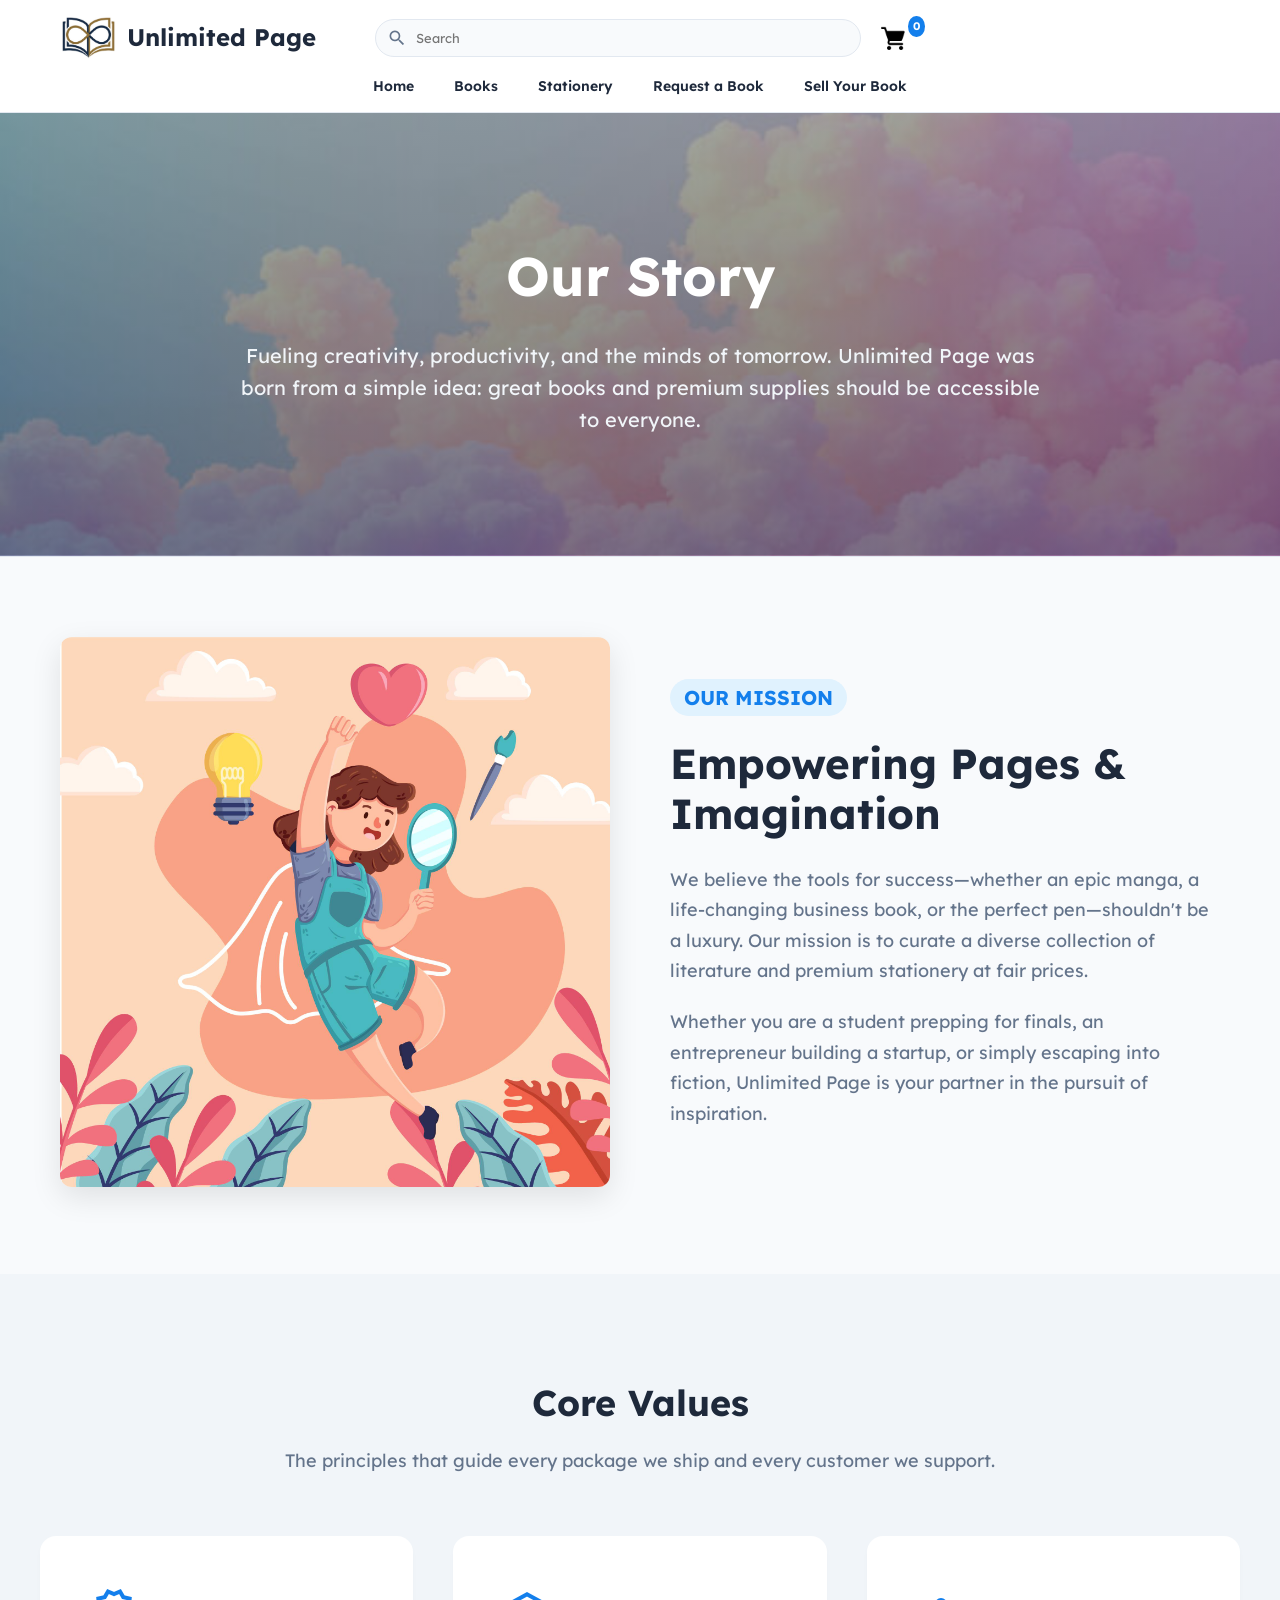
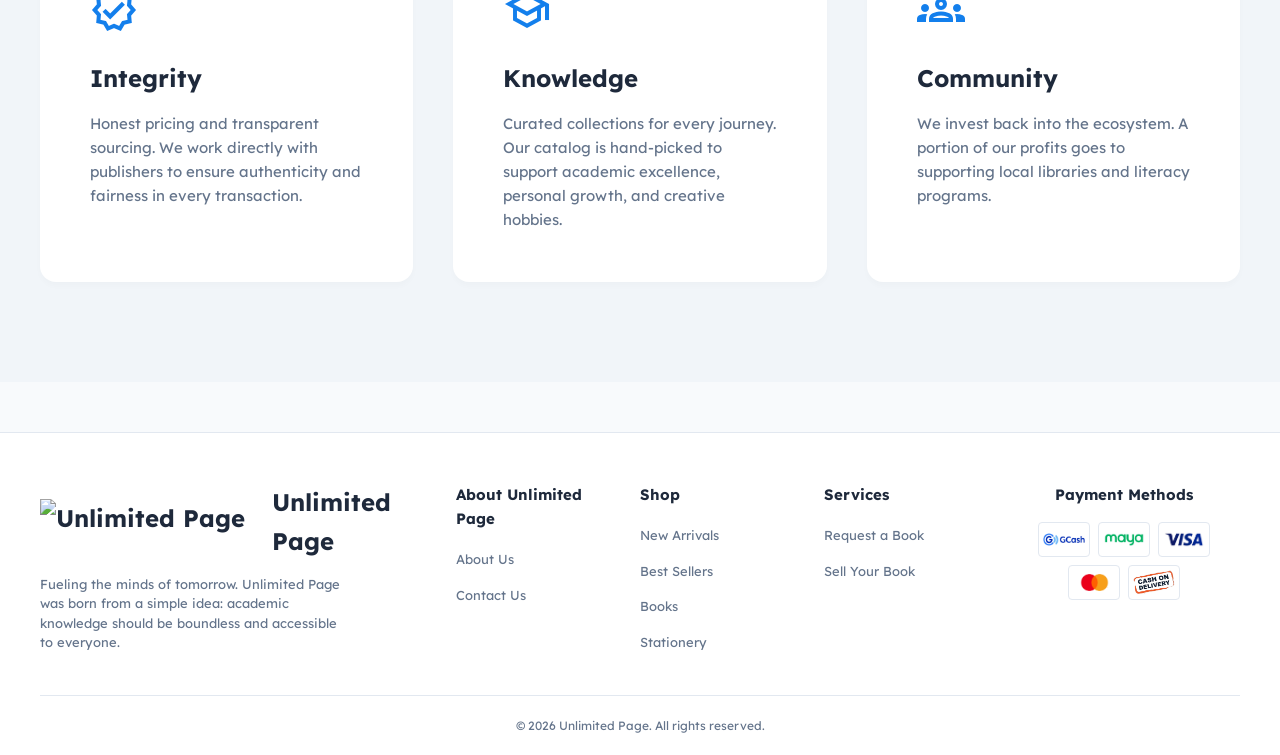
==== about.html @ fdcef1a4 "fix: Update logo image format from PNG to JPG for consistency across pages" ====
<!doctype html>
<html lang="en">

<head>
    <meta charset="UTF-8" />
    <meta name="viewport" content="width=device-width, initial-scale=1.0" />
    <title>Unlimited Page - About Us</title>
    <link href="https://fonts.googleapis.com/icon?family=Material+Icons+Outlined" rel="stylesheet" />
    <link rel="stylesheet" href="css/global-variables.css" />
    <link rel="stylesheet" href="css/layout-structure.css" />
    <link rel="stylesheet" href="css/user-interface-components.css" />
    <link rel="stylesheet" href="css/page-about.css" />
</head>

<body>
    <header class="main-navigation-header">
        <div class="navigation-top-row">
            <div class="header-logo-section">
                <a href="index.html" class="brand-logo-container">
                    <img src="images/website-logo.jpg" alt="Unlimited Page Logo" class="brand-logo-image" />
                    Unlimited Page
                </a>
            </div>

            <div class="search-and-actions-container">
                <div class="search-input-wrapper">
                    <span class="material-icons-outlined search-input-icon">search</span>
                    <input type="text" class="search-input-field" placeholder="Search" />
                </div>
                <a href="cart.html" class="shopping-cart-button">
                    <img src="images/header-cart-icon.png" alt="Cart"
                        style="width: 24px; height: 24px; object-fit: contain;" />
                    <span class="cart-item-count-badge" id="global-cart-badge">0</span>
                </a>
            </div>

            <div class="header-spacer-section"></div>
        </div>

        <nav class="navigation-bottom-row">
            <a href="index.html">Home</a>
            <a href="catalog.html?category=Books">Books</a>
            <a href="catalog.html?category=Stationery">Stationery</a>
            <a href="request-book.html">Request a Book</a>
            <a href="sell-book.html">Sell Your Book</a>
        </nav>
    </header>

    <main>
        <section class="about-hero-section">
            <div style="max-width: 1200px; margin: 0 auto">
                <h1 class="about-hero-title">Our Story</h1>
                <p class="about-hero-subtitle">
                    Fueling creativity, productivity, and the minds of
                    tomorrow. Unlimited Page was born from a simple idea:
                    great books and premium supplies should be accessible to
                    everyone.
                </p>
            </div>
        </section>

        <section class="about-mission-section">
            <div class="about-mission-image">
                <img src="images/our-mission.jpg" alt="Our Mission" onerror="
                            this.src =
                                'https://placehold.co/600x400?text=Image+Missing'
                        " />
            </div>
            <div class="about-mission-content">
                <span class="mission-badge">Our Mission</span>
                <h2 class="mission-title">
                    Empowering Pages & Imagination
                </h2>
                <p class="mission-text">
                    We believe the tools for success—whether an epic manga,
                    a life-changing business book, or the perfect
                    pen—shouldn't be a luxury. Our mission is to curate a
                    diverse collection of literature and premium stationery
                    at fair prices.
                </p>
                <p class="mission-text">
                    Whether you are a student prepping for finals, an
                    entrepreneur building a startup, or simply escaping into
                    fiction, Unlimited Page is your partner in the pursuit
                    of inspiration.
                </p>
            </div>
        </section>

        <section class="about-values-section">
            <h2 class="values-title">Core Values</h2>
            <p class="values-subtitle">
                The principles that guide every package we ship and every
                customer we support.
            </p>

            <div class="values-grid">
                <article class="value-card">
                    <span class="material-icons-outlined value-icon">verified</span>
                    <h3 class="value-card-title">Integrity</h3>
                    <p class="value-card-text">
                        Honest pricing and transparent sourcing. We work
                        directly with publishers to ensure authenticity and
                        fairness in every transaction.
                    </p>
                </article>
                <article class="value-card">
                    <span class="material-icons-outlined value-icon">school</span>
                    <h3 class="value-card-title">Knowledge</h3>
                    <p class="value-card-text">
                        Curated collections for every journey. Our catalog
                        is hand-picked to support academic excellence,
                        personal growth, and creative hobbies.
                    </p>
                </article>
                <article class="value-card">
                    <span class="material-icons-outlined value-icon">groups</span>
                    <h3 class="value-card-title">Community</h3>
                    <p class="value-card-text">
                        We invest back into the ecosystem. A portion of our
                        profits goes to supporting local libraries and
                        literacy programs.
                    </p>
                </article>
            </div>
        </section>
    </main>

    <footer class="main-footer-container">
        <div class="footer-columns-wrapper">
            <div>
                <a href="index.html" class="brand-logo-container" style="margin-bottom: 10px">
                    <img src="images/website-logo.png" alt="Unlimited Page Logo" class="brand-logo-image" />
                    Unlimited Page
                </a>
                <p class="footer-brand-description">
                    Fueling the minds of tomorrow. Unlimited Page was born from a simple idea: academic knowledge should
                    be boundless and accessible to everyone.
                </p>
            </div>
            <div>
                <h4 class="footer-column-title">About Unlimited Page</h4>
                <ul class="footer-link-list">
                    <li><a href="about.html">About Us</a></li>
                    <li><a href="contact.html">Contact Us</a></li>
                </ul>
            </div>
            <div>
                <h4 class="footer-column-title">Shop</h4>
                <ul class="footer-link-list">
                    <li><a href="index.html">New Arrivals</a></li>
                    <li><a href="catalog.html?category=Best">Best Sellers</a></li>
                    <li><a href="catalog.html?category=Books">Books</a></li>
                    <li><a href="catalog.html?category=Stationery">Stationery</a></li>
                </ul>
            </div>
            <div>
                <h4 class="footer-column-title">Services</h4>
                <ul class="footer-link-list">
                    <li><a href="request-book.html">Request a Book</a></li>
                    <li><a href="sell-book.html">Sell Your Book</a></li>
                </ul>
            </div>
            <div>
                <h4 class="footer-column-title" style="text-align: center;">Payment Methods</h4>
                <div class="payment-methods-grid">
                    <img src="images/payment-method/gcash-logo.jpg" alt="GCash" class="payment-logo-image" />
                    <img src="images/payment-method/maya-logo.jpg" alt="Maya" class="payment-logo-image" />
                    <img src="images/payment-method/visa-logo.jpg" alt="Visa" class="payment-logo-image" />
                    <img src="images/payment-method/mastercard-logo.jpg" alt="Mastercard" class="payment-logo-image" />
                    <img src="images/payment-method/cash-on-delivery-logo.jpg" alt="Cash on Delivery"
                        class="payment-logo-image" />
                </div>
            </div>
        </div>
        <div class="footer-copyright">
            <p>© 2026 Unlimited Page. All rights reserved.</p>
        </div>
    </footer>

    <button id="back-to-top" class="back-to-top-button" onclick="scrollToTop()">
        <span class="material-icons-outlined">arrow_upward</span>
    </button>

    <script src="js/product-data.js"></script>
    <script src="js/user-interface-utilities.js"></script>
    <script src="js/shopping-cart-manager.js"></script>
    <script src="js/catalog-renderer.js"></script>
    <script src="js/main-initialization.js"></script>
</body>

</html>
---- css/global-variables.css ----
/* ==========================================================================
    GLOBAL VARIABLES AND BASE STYLES
   ========================================================================== */

/* Import the primary typography font from Google Fonts */
@import url("https://fonts.googleapis.com/css2?family=Lexend:wght@300;400;500;600;700&display=swap");

/* * Root Variables 
 * Centralized color palette and theme settings for consistency and easy updates.
 * Using descriptive variables prevents hardcoding hex values throughout the CSS.
 */
:root {
    --primary-blue-color: #137fec;
    --primary-blue-hover: #0e5fb0;
    --background-light-color: #f8fafc;
    --surface-white-color: #ffffff;
    --text-dark-color: #1e293b;
    --text-muted-color: #64748b;
    --border-light-color: #e2e8f0;
    --danger-red-color: #ef4444;
    --success-green-color: #10b981;
    --warning-orange-color: #f59e0b;
}

/* * Universal Reset
 * Removes default browser margins/padding and ensures borders/padding 
 * are included in the element's total width/height calculations.
 */
* {
    margin: 0;
    padding: 0;
    box-sizing: border-box;
    font-family: "Lexend", sans-serif;
}

/* Enable smooth scrolling for anchor links across the entire document */
html {
    scroll-behavior: smooth;
}

/* Base typography and background application */
body {
    background-color: var(--background-light-color);
    color: var(--text-dark-color);
    line-height: 1.6;
}

/* Reset default anchor tag behaviors */
a {
    text-decoration: none;
    color: inherit;
}

/* Remove default bullet points from all unordered lists */
ul {
    list-style: none;
}

/* Mobile responsive adjustment for the body */
@media (max-width: 768px) {
    body {
        padding-bottom: 0px;
    }
}
---- css/layout-structure.css ----
/* ==========================================================================
    GLOBAL LAYOUT STRUCTURE
    Controls the main architectural components: Header, Navigation, and Footer.
   ========================================================================== */

/* --- Header & Navigation --- */
.main-navigation-header {
    background-color: var(--surface-white-color);
    border-bottom: 1px solid var(--border-light-color);
    position: sticky;
    top: 0;
    z-index: 100;
}

/* Updated to a 3-column Grid for perfect centering */
.navigation-top-row {
    max-width: 1200px;
    margin: 0 auto;
    padding: 15px 20px;
    display: grid;
    grid-template-columns: 1fr auto 1fr;
    align-items: center;
    gap: 20px;
}

.header-logo-section {
    justify-self: start;
}

.brand-logo-container {
    display: flex;
    align-items: center;
    gap: 10px;
    font-size: 24px;
    font-weight: 700;
    color: var(--text-dark-color);
    text-decoration: none;
}

.brand-logo-image {
    height: 45px;
    width: auto;
    object-fit: contain;
}

/* Center group: Search & Cart */
.search-and-actions-container {
    display: flex;
    align-items: center;
    gap: 20px;
    width: 530px;
}

.search-input-wrapper {
    flex-grow: 1;
    position: relative;
}

.search-input-field {
    width: 100%;
    padding: 10px 15px 10px 40px;
    border-radius: 20px;
    border: 1px solid var(--border-light-color);
    background-color: var(--background-light-color);
    transition: all 0.3s;
    font-size: 13px;
    outline: none;
}

.search-input-field:focus {
    border-color: var(--primary-blue-color);
    background-color: var(--surface-white-color);
}

.search-input-icon {
    position: absolute;
    left: 12px;
    top: 50%;
    transform: translateY(-50%);
    color: var(--text-muted-color);
    font-size: 20px;
}

.shopping-cart-button {
    position: relative;
    background: none;
    border: none;
    cursor: pointer;
    font-size: 24px;
    color: var(--text-muted-color);
    flex-shrink: 0;
    text-decoration: none;
    display: flex;
    align-items: center;
    transition: color 0.2s;
}

.shopping-cart-button:hover {
    color: var(--primary-blue-color);
}

.cart-item-count-badge {
    position: absolute;
    top: -10px;
    right: -20px;
    background-color: var(--primary-blue-color);
    color: var(--surface-white-color);
    font-size: 11px;
    font-weight: bold;
    border-radius: 50%;
    padding: 2px 5px;
}

/* Navigation Links (Bottom Row) */
.navigation-bottom-row {
    max-width: 1200px;
    margin: 0 auto;
    padding: 0 20px 15px;
    display: flex;
    justify-content: center;
    gap: 40px;
    font-weight: 600;
    font-size: 14px;
}

.navigation-bottom-row a {
    color: var(--text-dark-color);
    transition: color 0.2s;
    text-decoration: none;
}

.navigation-bottom-row a:hover {
    color: var(--primary-blue-color);
}

/* --- Hero Carousel Section --- */
.hero-carousel-section {
    max-width: 1200px;
    margin: 30px auto;
    display: flex;
    align-items: center;
    justify-content: center;
    gap: 20px;
    padding: 0 20px;
}

.carousel-content-wrapper {
    flex-grow: 1;
    border-radius: 12px;
    overflow: hidden;
    border: 1px solid var(--border-light-color);
    background-color: var(--surface-white-color);
    display: flex;
    flex-direction: column;
}

.carousel-track-wrapper {
    overflow: hidden;
    width: 100%;
}

.carousel-track {
    display: flex;
    transition: transform 0.5s ease-in-out;
}

.carousel-slide-image {
    min-width: 100%;
    height: 250px;
    object-fit: cover;
    display: block;
}

/* Controls sit natively in the flexbox layout, not absolutely positioned over the image */
.carousel-control-button {
    background-color: var(--surface-white-color);
    border: 1px solid var(--border-light-color);
    border-radius: 50%;
    width: 40px;
    height: 40px;
    display: flex;
    align-items: center;
    justify-content: center;
    cursor: pointer;
    box-shadow: 0 4px 6px rgba(0, 0, 0, 0.1);
    color: var(--text-dark-color);
    transition: background-color 0.2s;
    flex-shrink: 0;
}

.carousel-control-button:hover {
    background-color: var(--background-light-color);
}

.carousel-progress-container {
    height: 4px;
    background-color: var(--border-light-color);
    width: 100%;
}

.carousel-progress-bar {
    height: 100%;
    background-color: var(--primary-blue-color);
    width: 0%;
    /* Animates via JS */
}

/* ==========================================================================
    GLOBAL FOOTER
   ========================================================================== */

.main-footer-container {
    background-color: var(--surface-white-color);
    border-top: 1px solid var(--border-light-color);
    padding: 50px 20px 20px;
    margin-top: 50px;
}

/* Update to 5 columns */
.footer-columns-wrapper {
    max-width: 1200px;
    margin: 0 auto;
    display: grid;
    grid-template-columns: 2.5fr 1fr 1fr 1fr 1.5fr; /* 5 Columns */
    gap: 30px;
    margin-bottom: 30px;
}

.footer-brand-description {
    color: var(--text-muted-color);
    font-size: 13px;
    margin-top: 15px;
    max-width: 300px;
    line-height: 1.5;
}

.footer-column-title {
    font-size: 15px;
    font-weight: 700;
    margin-bottom: 15px;
}

.footer-link-list {
    list-style: none;
    padding: 0;
    margin: 0;
}

.footer-link-list li {
    margin-bottom: 10px;
}

.footer-link-list a {
    font-size: 13px;
    color: var(--text-muted-color);
    text-decoration: none;
    transition: color 0.2s;
}

.footer-link-list a:hover {
    color: var(--primary-blue-color);
}

/* Force the payment icons into a 3-top, 2-bottom centered layout */
.payment-methods-grid {
    display: flex;
    flex-wrap: wrap;
    justify-content: center;
    gap: 8px;
    width: 172px; /* Exactly fits 3 icons + gaps, forcing the rest to center below */
    margin: 0 auto; /* Centers the whole block under the title */
}

.payment-logo-image {
    height: 35px;
    width: 52px;
    border: 1px solid var(--border-light-color);
    border-radius: 4px;
    padding: 4px;
    background-color: white;
    object-fit: contain;
}

.footer-copyright {
    max-width: 1200px;
    margin: 0 auto;
    padding-top: 20px;
    border-top: 1px solid var(--border-light-color);
    text-align: center;
    color: var(--text-muted-color);
    font-size: 12px;
}

/* --- Layout Responsive Styles --- */

/* Tablet breakpoint adjustments */
@media (max-width: 992px) {
    .footer-columns-wrapper {
        grid-template-columns: repeat(2, 1fr);
        gap: 30px;
    }
}

/* Mobile breakpoint adjustments */
@media (max-width: 768px) {
    .navigation-top-row {
        grid-template-columns: 1fr;
        justify-items: center;
        gap: 15px;
    }
    
    .header-logo-section {
        justify-self: center;
    }
    
    .header-spacer-section {
        display: none;
    }

    .search-and-actions-container {
        width: 100%;
        justify-content: space-between;
    }

    .search-input-wrapper {
        flex-grow: 1;
    }

    .search-input-field {
        width: 100%;
    }

    .navigation-bottom-row {
        flex-wrap: wrap;
        gap: 15px;
        font-size: 14px;
    }

    .footer-columns-wrapper {
        grid-template-columns: 1fr;
    }

    .footer-brand-description {
        max-width: 100%;
    }
    
    .hero-carousel-section {
        padding: 0 10px;
    }
}
---- css/user-interface-components.css ----
/* ==========================================================================
    USER INTERFACE COMPONENTS
    Global utility UI modules such as floating buttons, toast notifications, 
    and custom modal dialogues.
   ========================================================================== */

/* --- Back to Top Floating Action Button --- */
/* Fixed to bottom right, hidden by default (toggled via JS on scroll) */
.back-to-top-button {
    display: none;
    position: fixed;
    bottom: 30px;
    right: 30px;
    background-color: var(--primary-blue-color);
    color: var(--surface-white-color);
    width: 45px;
    height: 45px;
    border-radius: 50%;
    border: none;
    cursor: pointer;
    align-items: center;
    justify-content: center;
    box-shadow: 0 4px 10px rgba(0, 0, 0, 0.2);
    z-index: 999;
    transition: background-color 0.3s;
}

.back-to-top-button:hover {
    background-color: var(--primary-blue-hover);
}

/* --- Toast Notification Banner --- */
/* Transient pop-up messages centered on the screen */
.custom-notification-toast {
    position: fixed;
    top: 50%;
    left: 50%;
    transform: translate(-50%, -50%);
    background-color: rgba(51, 51, 51, 0.9);
    color: #ffffff;
    padding: 15px 25px;
    border-radius: 5px;
    box-shadow: 0 4px 15px rgba(0, 0, 0, 0.3);
    z-index: 3000;
    font-size: 16px;
    animation: fadeInCenterAnimation 0.3s ease-out;
    cursor: pointer;
    text-align: center;
    width: max-content;
    max-width: 90%;
}

/* Keyframe animation for making the toast fade and slide into view */
@keyframes fadeInCenterAnimation {
    from {
        opacity: 0;
        transform: translate(-50%, -40%);
    }
    to {
        opacity: 1;
        transform: translate(-50%, -50%);
    }
}

/* --- Custom Modal Dialog System --- */

/* Semi-transparent backdrop to obscure the rest of the application */
.custom-modal-overlay {
    position: fixed;
    top: 0;
    left: 0;
    width: 100%;
    height: 100%;
    background-color: rgba(0, 0, 0, 0.5);
    display: flex;
    justify-content: center;
    align-items: center;
    z-index: 2000;
}

/* Container defining the modal popup box dimensions and style */
.custom-modal-box {
    background-color: #ffffff;
    padding: 30px 20px;
    border-radius: 8px;
    box-shadow: 0 4px 15px rgba(0, 0, 0, 0.2);
    text-align: center;
    max-width: 480px;
    width: 95%; /* Adjusts dynamically on smaller viewports */
}

/* Basic dismiss button */
.custom-modal-close-button {
    margin-top: 20px;
    padding: 10px 20px;
    background-color: #007bff;
    color: #ffffff;
    border: none;
    border-radius: 4px;
    cursor: pointer;
    font-size: 16px;
}

.custom-modal-close-button:hover {
    background-color: #0056b3;
}

/* Modal layout grouping for positive/negative actions (e.g., Delete Confirmation) */
.custom-modal-button-group {
    display: flex;
    justify-content: center;
    gap: 15px;
    margin-top: 25px;
}

/* Action button for dismissing a modal without side effects */
.custom-modal-cancel-button {
    padding: 10px 20px;
    background-color: var(--border-light-color);
    color: var(--text-dark-color);
    border: none;
    border-radius: 4px;
    cursor: pointer;
    font-size: 14px;
    font-weight: 600;
}

.custom-modal-cancel-button:hover {
    background-color: #cbd5e1;
}

/* Action button strictly styled for critical actions (e.g., "Remove Item") */
.custom-modal-confirm-button {
    padding: 10px 20px;
    background-color: var(--danger-red-color);
    color: #ffffff;
    border: none;
    border-radius: 4px;
    cursor: pointer;
    font-size: 14px;
    font-weight: 600;
}

.custom-modal-confirm-button:hover {
    background-color: #dc2626;
}
---- css/page-about.css ----
/* ==========================================================================
    ABOUT US PAGE STYLES
    Handles the presentation of the company mission, values, and hero banner.
    ========================================================================== */

/* --- Hero Banner Section --- */
/* Uses a linear gradient overlay to ensure text remains readable against the background image */
.about-hero-section {
    background-image:
        linear-gradient(rgba(19, 31, 51, 0.4), rgba(19, 31, 51, 0.55)),
        url("../images/our-story-background.jpg");
    background-size: cover;
    background-position: center;
    padding: 120px 20px;
    border-bottom: 1px solid var(--border-light-color);
    text-align: center;
}

.about-hero-title {
    font-size: 54px;
    font-weight: 700;
    margin-bottom: 20px;
    color: var(--surface-white-color);
}

.about-hero-subtitle {
    font-size: 20px;
    color: #f1f5f9;
    max-width: 800px;
    margin: 0 auto;
    line-height: 1.6;
}

/* --- Mission Statement Section --- */
/* Flexbox layout to sit image and text side-by-side on larger screens */
.about-mission-section {
    max-width: 1200px;
    margin: 80px auto;
    padding: 0 20px;
    display: flex;
    gap: 60px;
    align-items: center;
}

.about-mission-image {
    flex: 1;
}

.about-mission-image img {
    width: 100%;
    border-radius: 12px;
    box-shadow: 0 10px 30px rgba(0, 0, 0, 0.1);
}

.about-mission-content {
    flex: 1;
}

/* Small label above the main mission title */
.mission-badge {
    background-color: #e0f2fe;
    color: var(--primary-blue-color);
    padding: 6px 14px;
    border-radius: 20px;
    font-size: 20px;
    font-weight: 700;
    text-transform: uppercase;
}

.mission-title {
    font-size: 42px;
    font-weight: 700;
    margin: 25px 0;
    line-height: 1.2;
}

.mission-text {
    color: var(--text-muted-color);
    font-size: 18px;
    margin-bottom: 20px;
    line-height: 1.7;
}

/* --- Core Values Section --- */
.about-values-section {
    background-color: #f1f5f9;
    padding: 100px 20px;
    text-align: center;
}

.values-title {
    font-size: 36px;
    font-weight: 700;
    margin-bottom: 15px;
}

.values-subtitle {
    color: var(--text-muted-color);
    font-size: 18px;
    margin-bottom: 60px;
}

/* Auto-fitting grid to automatically handle varying screen widths */
.values-grid {
    display: grid;
    grid-template-columns: repeat(auto-fit, minmax(300px, 1fr));
    gap: 40px;
    max-width: 1200px;
    margin: 0 auto;
}

.value-card {
    background-color: white;
    padding: 50px;
    border-radius: 16px;
    text-align: left;
    box-shadow: 0 4px 6px rgba(0, 0, 0, 0.02);
}

.value-icon {
    color: var(--primary-blue-color);
    font-size: 48px;
    margin-bottom: 25px;
}

.value-card-title {
    font-size: 24px;
    font-weight: 700;
    margin-bottom: 15px;
}

.value-card-text {
    color: var(--text-muted-color);
    font-size: 15px;
    line-height: 1.6;
}

/* --- About Us Responsive Styles --- */
/* Stack mission image and text vertically on tablets */
@media (max-width: 992px) {
    .about-mission-section {
        flex-direction: column;
        text-align: center;
    }
}

/* Shrink typography and padding on mobile screens */
@media (max-width: 768px) {
    .about-hero-section {
        padding: 60px 20px;
    }
    .about-hero-title {
        font-size: 36px;
    }
    .about-hero-subtitle {
        font-size: 16px;
    }
    .about-mission-section {
        margin: 40px auto;
    }
    .mission-title {
        font-size: 32px;
    }
    .mission-text {
        font-size: 16px;
    }
}
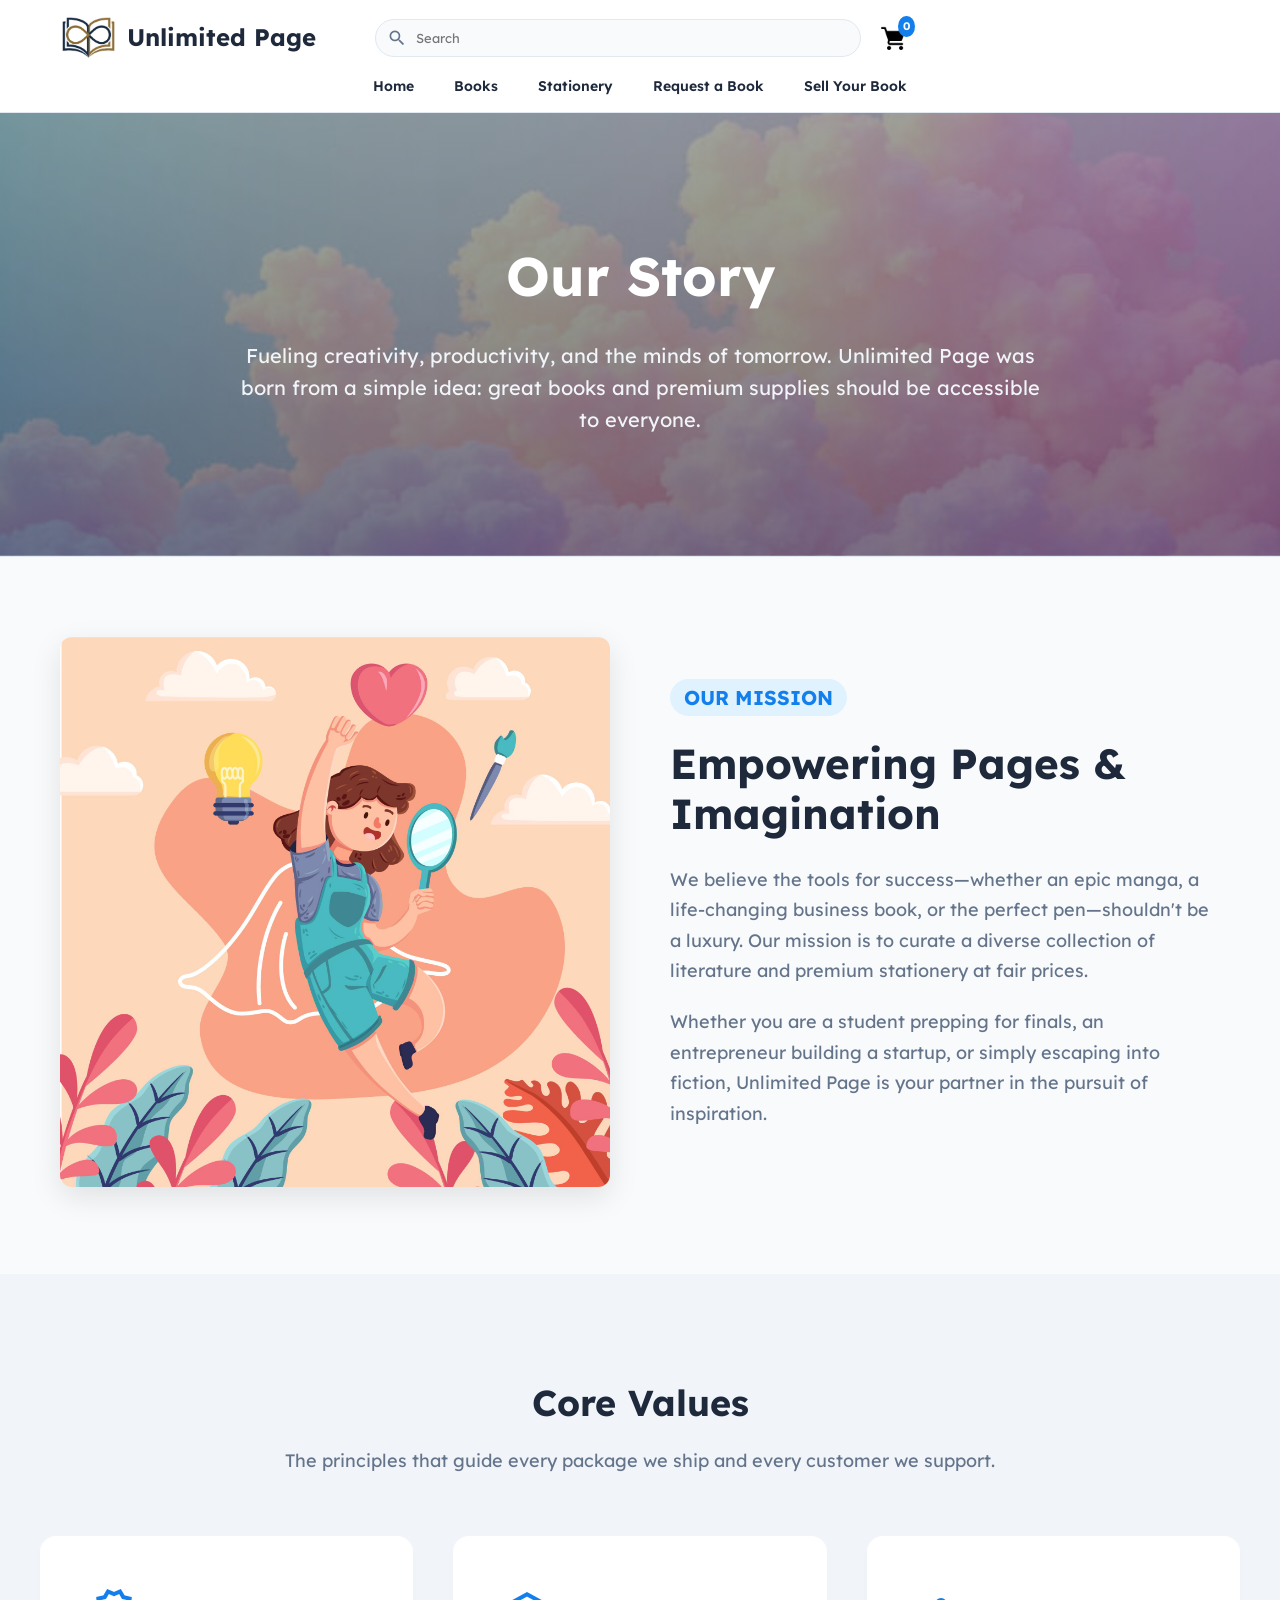
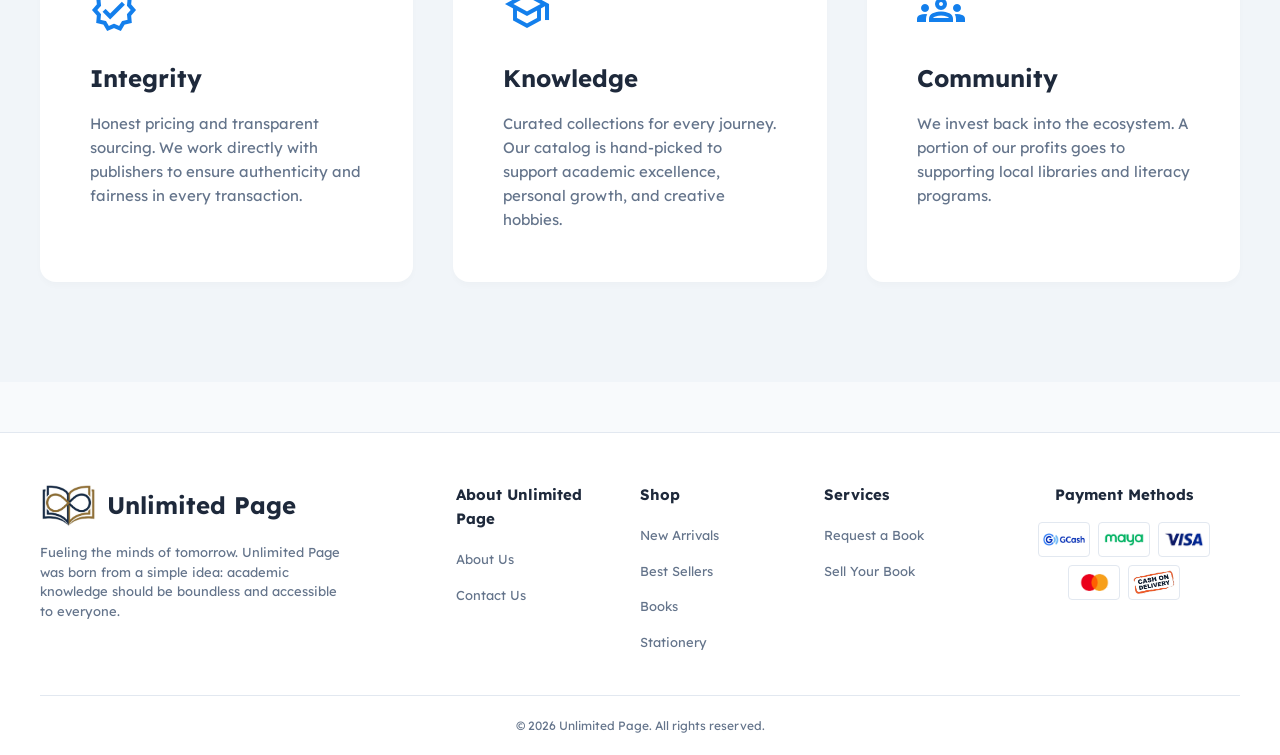
==== commit d2e1aaf8: "fix: Update logo image format from PNG to JPG for consistency across all pages" ====
--- a/about.html
+++ b/about.html
@@ -130,7 +130,7 @@
         <div class="footer-columns-wrapper">
             <div>
                 <a href="index.html" class="brand-logo-container" style="margin-bottom: 10px">
-                    <img src="images/website-logo.png" alt="Unlimited Page Logo" class="brand-logo-image" />
+                    <img src="images/website-logo.jpg" alt="Unlimited Page Logo" class="brand-logo-image" />
                     Unlimited Page
                 </a>
                 <p class="footer-brand-description">
--- a/css/layout-structure.css
+++ b/css/layout-structure.css
@@ -102,7 +102,7 @@
 .cart-item-count-badge {
     position: absolute;
     top: -10px;
-    right: -20px;
+    right: -10px;
     background-color: var(--primary-blue-color);
     color: var(--surface-white-color);
     font-size: 11px;
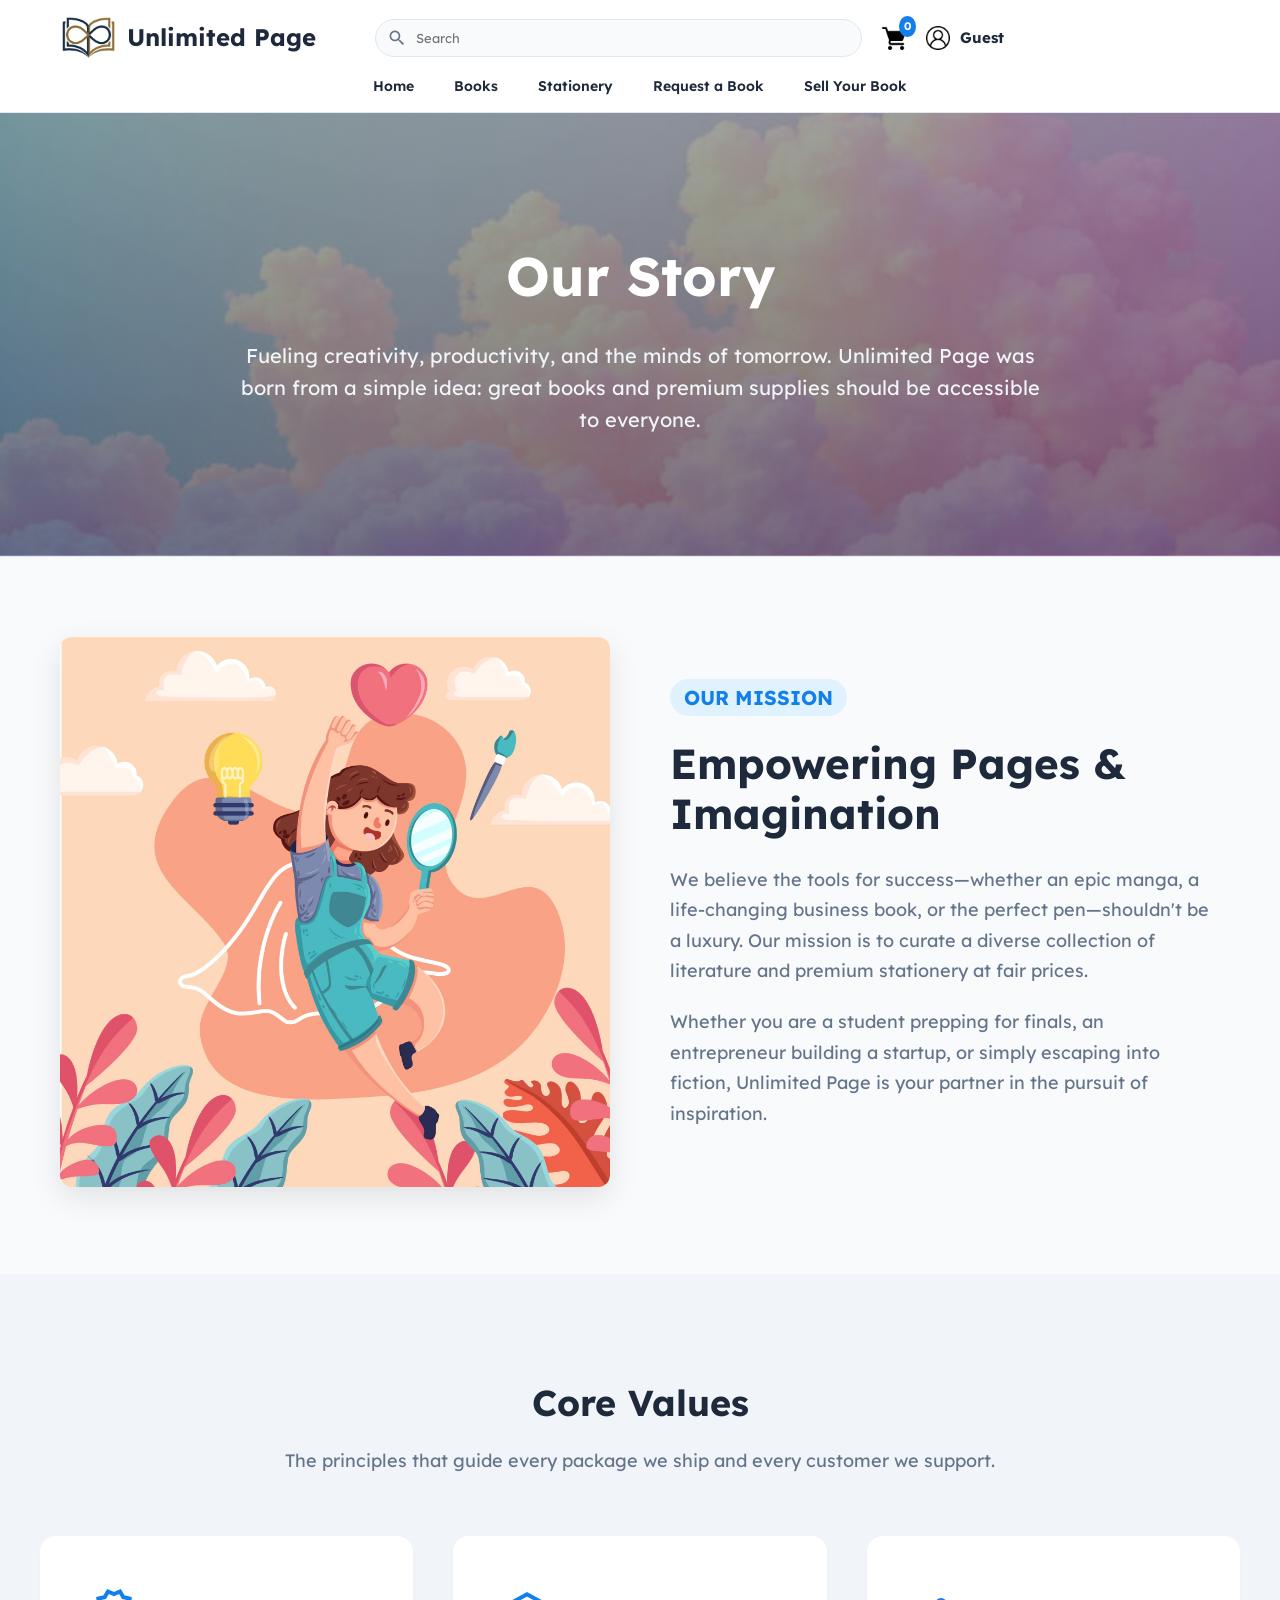
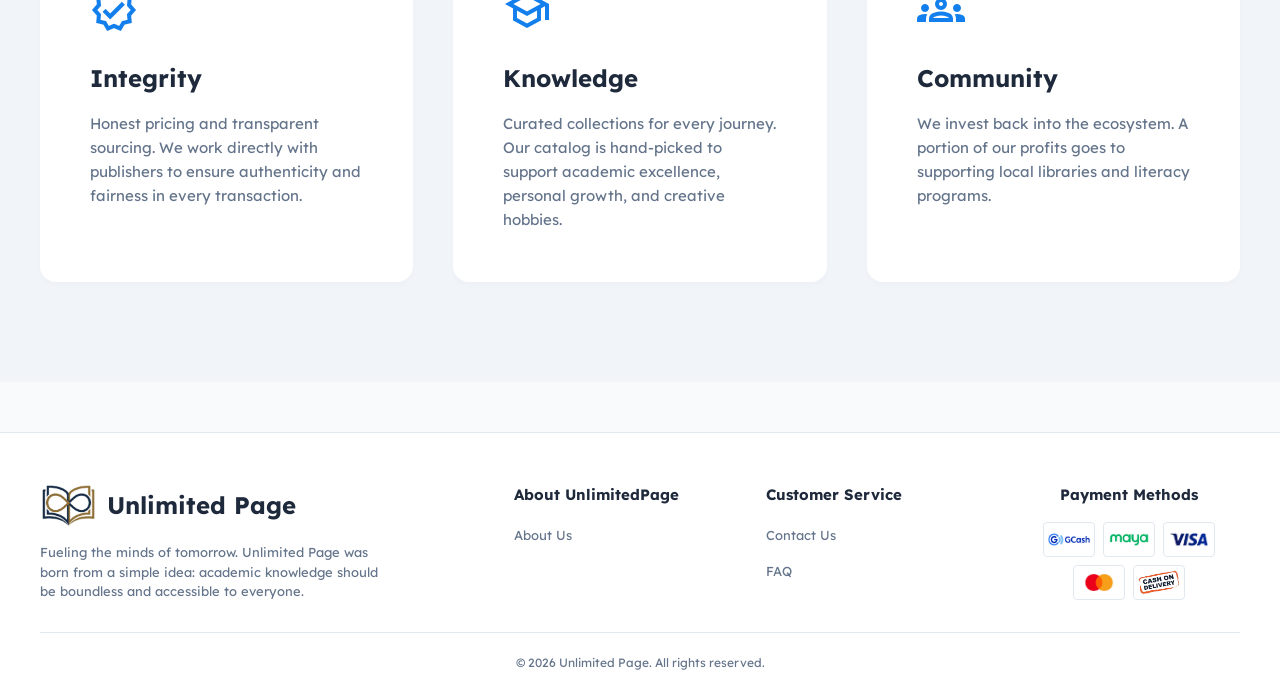
==== commit 44dfa074: "feat: Update header and footer structure for consistency and improved user experience" ====
--- a/about.html
+++ b/about.html
@@ -22,7 +22,7 @@
                 </a>
             </div>
 
-            <div class="search-and-actions-container">
+            <div class="search-and-icons-group">
                 <div class="search-input-wrapper">
                     <span class="material-icons-outlined search-input-icon">search</span>
                     <input type="text" class="search-input-field" placeholder="Search" />
@@ -32,9 +32,15 @@
                         style="width: 24px; height: 24px; object-fit: contain;" />
                     <span class="cart-item-count-badge" id="global-cart-badge">0</span>
                 </a>
+                <a href="login.html" class="account-button">
+                    <img src="images/account-icon.png" alt="Account"
+                        style="width: 24px; height: 24px; object-fit: contain;" />
+                </a>
             </div>
 
-            <div class="header-spacer-section"></div>
+            <div class="user-name-container">
+                <span class="header-user-name">Guest</span>
+            </div>
         </div>
 
         <nav class="navigation-bottom-row">
@@ -139,26 +145,16 @@
                 </p>
             </div>
             <div>
-                <h4 class="footer-column-title">About Unlimited Page</h4>
+                <h4 class="footer-column-title">About UnlimitedPage</h4>
                 <ul class="footer-link-list">
                     <li><a href="about.html">About Us</a></li>
-                    <li><a href="contact.html">Contact Us</a></li>
                 </ul>
             </div>
             <div>
-                <h4 class="footer-column-title">Shop</h4>
+                <h4 class="footer-column-title">Customer Service</h4>
                 <ul class="footer-link-list">
-                    <li><a href="index.html">New Arrivals</a></li>
-                    <li><a href="catalog.html?category=Best">Best Sellers</a></li>
-                    <li><a href="catalog.html?category=Books">Books</a></li>
-                    <li><a href="catalog.html?category=Stationery">Stationery</a></li>
-                </ul>
-            </div>
-            <div>
-                <h4 class="footer-column-title">Services</h4>
-                <ul class="footer-link-list">
-                    <li><a href="request-book.html">Request a Book</a></li>
-                    <li><a href="sell-book.html">Sell Your Book</a></li>
+                    <li><a href="contact.html">Contact Us</a></li>
+                    <li><a href="faq.html">FAQ</a></li>
                 </ul>
             </div>
             <div>
--- a/css/layout-structure.css
+++ b/css/layout-structure.css
@@ -12,15 +12,13 @@
     z-index: 100;
 }
 
-/* Updated to a 3-column Grid for perfect centering */
 .navigation-top-row {
     max-width: 1200px;
     margin: 0 auto;
     padding: 15px 20px;
     display: grid;
-    grid-template-columns: 1fr auto 1fr;
-    align-items: center;
-    gap: 20px;
+    grid-template-columns: 1fr auto 0.86fr;
+    align-items: center;
 }
 
 .header-logo-section {
@@ -43,12 +41,13 @@
     object-fit: contain;
 }
 
-/* Center group: Search & Cart */
-.search-and-actions-container {
+/* --- Middle Section: Search + Icons Group --- */
+.search-and-icons-group {
     display: flex;
     align-items: center;
     gap: 20px;
-    width: 530px;
+    justify-self: center;
+    width: 575px; 
 }
 
 .search-input-wrapper {
@@ -81,7 +80,8 @@
     font-size: 20px;
 }
 
-.shopping-cart-button {
+.shopping-cart-button,
+.account-button {
     position: relative;
     background: none;
     border: none;
@@ -95,7 +95,8 @@
     transition: color 0.2s;
 }
 
-.shopping-cart-button:hover {
+.shopping-cart-button:hover,
+.account-button:hover {
     color: var(--primary-blue-color);
 }
 
@@ -111,6 +112,19 @@
     padding: 2px 5px;
 }
 
+/* --- Right Section: Isolated User Name --- */
+.user-name-container {
+    justify-self: start; 
+    padding-left: 10px; 
+}
+
+.header-user-name {
+    font-size: 15px;
+    font-weight: 700;
+    color: var(--text-dark-color);
+    white-space: nowrap; 
+}
+
 /* Navigation Links (Bottom Row) */
 .navigation-bottom-row {
     max-width: 1200px;
@@ -171,7 +185,6 @@
     display: block;
 }
 
-/* Controls sit natively in the flexbox layout, not absolutely positioned over the image */
 .carousel-control-button {
     background-color: var(--surface-white-color);
     border: 1px solid var(--border-light-color);
@@ -202,7 +215,6 @@
     height: 100%;
     background-color: var(--primary-blue-color);
     width: 0%;
-    /* Animates via JS */
 }
 
 /* ==========================================================================
@@ -216,12 +228,11 @@
     margin-top: 50px;
 }
 
-/* Update to 5 columns */
 .footer-columns-wrapper {
     max-width: 1200px;
     margin: 0 auto;
     display: grid;
-    grid-template-columns: 2.5fr 1fr 1fr 1fr 1.5fr; /* 5 Columns */
+    grid-template-columns: 2fr 1fr 1fr 1fr; 
     gap: 30px;
     margin-bottom: 30px;
 }
@@ -230,7 +241,7 @@
     color: var(--text-muted-color);
     font-size: 13px;
     margin-top: 15px;
-    max-width: 300px;
+    max-width: 350px;
     line-height: 1.5;
 }
 
@@ -261,14 +272,13 @@
     color: var(--primary-blue-color);
 }
 
-/* Force the payment icons into a 3-top, 2-bottom centered layout */
 .payment-methods-grid {
     display: flex;
     flex-wrap: wrap;
     justify-content: center;
     gap: 8px;
-    width: 172px; /* Exactly fits 3 icons + gaps, forcing the rest to center below */
-    margin: 0 auto; /* Centers the whole block under the title */
+    width: 172px; 
+    margin: 0 auto;
 }
 
 .payment-logo-image {
@@ -292,42 +302,33 @@
 }
 
 /* --- Layout Responsive Styles --- */
-
-/* Tablet breakpoint adjustments */
 @media (max-width: 992px) {
     .footer-columns-wrapper {
         grid-template-columns: repeat(2, 1fr);
         gap: 30px;
     }
-}
-
-/* Mobile breakpoint adjustments */
+    
+    /* Shrink the middle container slightly on iPads to prevent overlap */
+    .search-and-icons-group {
+        width: 100%;
+    }
+}
+
 @media (max-width: 768px) {
     .navigation-top-row {
-        grid-template-columns: 1fr;
-        justify-items: center;
+        display: flex;
+        flex-direction: column;
         gap: 15px;
     }
     
-    .header-logo-section {
-        justify-self: center;
-    }
-    
-    .header-spacer-section {
-        display: none;
-    }
-
-    .search-and-actions-container {
+    .search-and-icons-group {
         width: 100%;
         justify-content: space-between;
     }
 
-    .search-input-wrapper {
-        flex-grow: 1;
-    }
-
-    .search-input-field {
-        width: 100%;
+    .user-name-container {
+        align-self: center;
+        padding-left: 0;
     }
 
     .navigation-bottom-row {
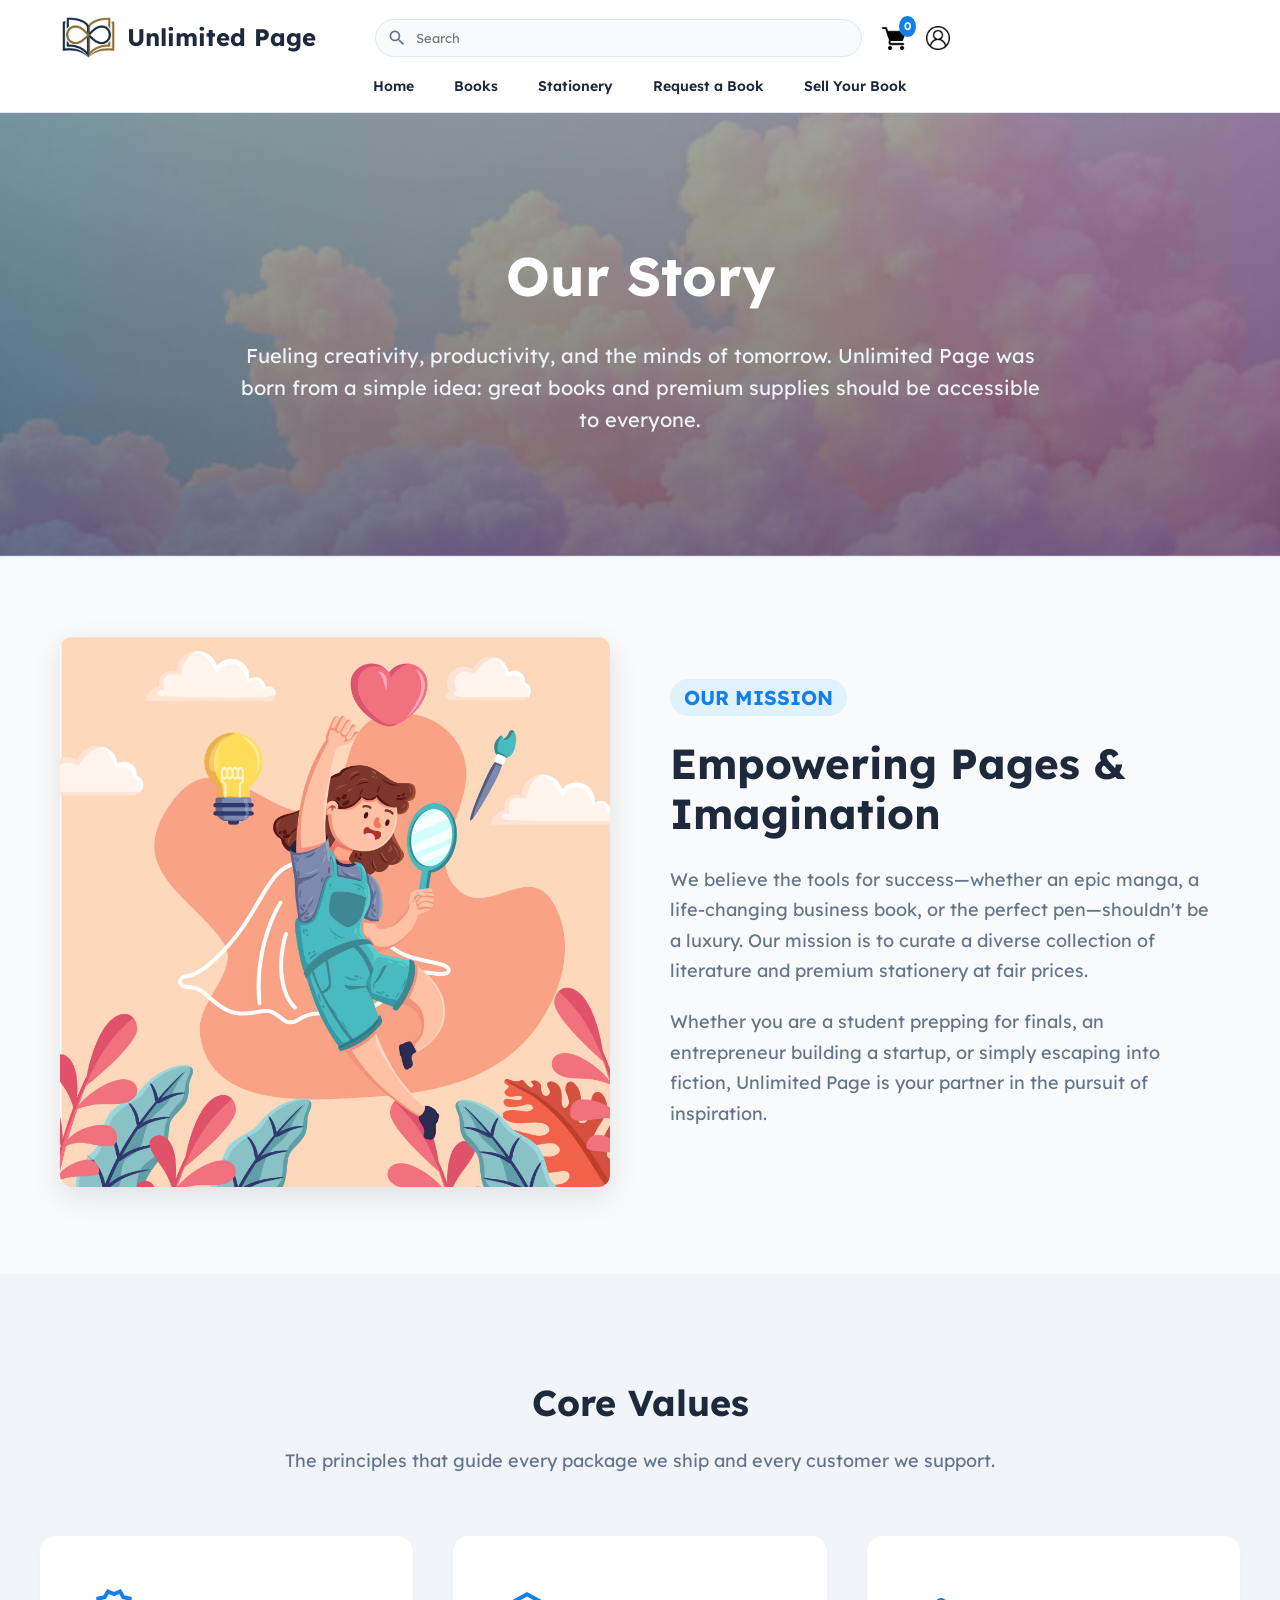
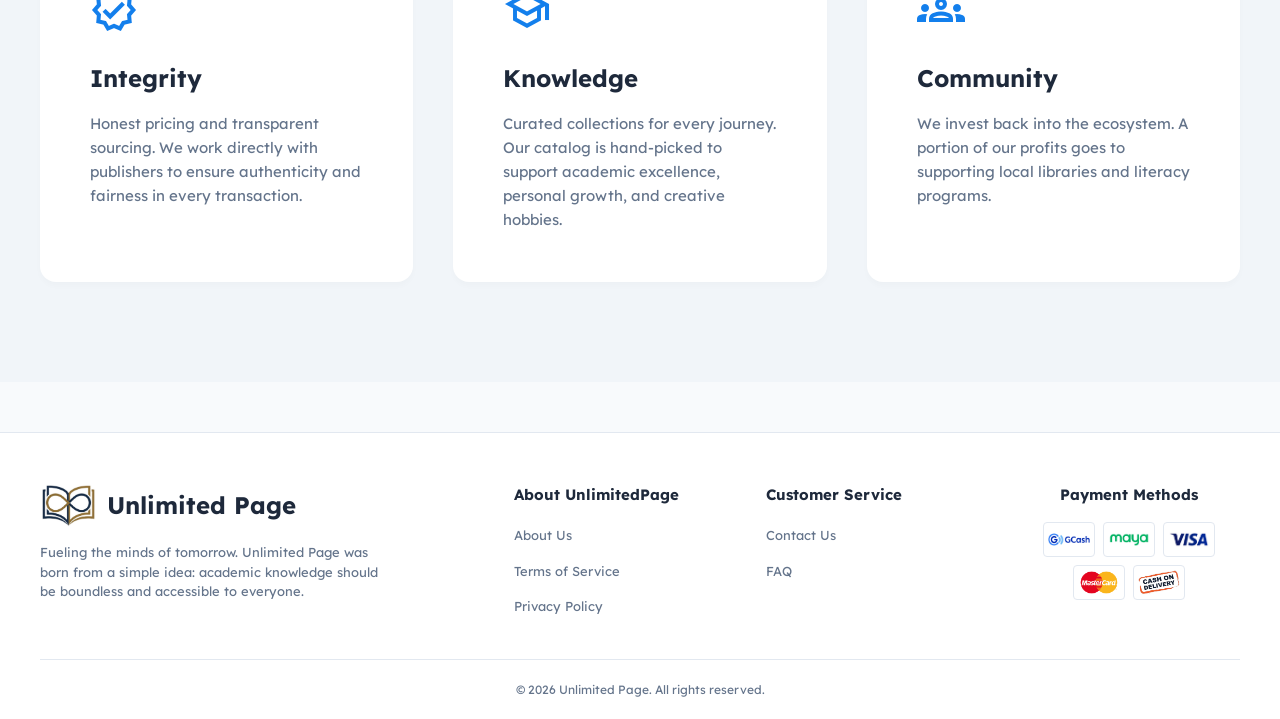
==== commit f0401ba7: "feat: Remove user name display from various pages and add Terms of Service and Privacy Policy links" ====
--- a/about.html
+++ b/about.html
@@ -36,10 +36,6 @@
                     <img src="images/account-icon.png" alt="Account"
                         style="width: 24px; height: 24px; object-fit: contain;" />
                 </a>
-            </div>
-
-            <div class="user-name-container">
-                <span class="header-user-name">Guest</span>
             </div>
         </div>
 
@@ -148,6 +144,8 @@
                 <h4 class="footer-column-title">About UnlimitedPage</h4>
                 <ul class="footer-link-list">
                     <li><a href="about.html">About Us</a></li>
+                    <li><a href="terms-of-service.html">Terms of Service</a></li>
+                    <li><a href="privacy-policy.html">Privacy Policy</a></li>
                 </ul>
             </div>
             <div>
@@ -174,10 +172,6 @@
         </div>
     </footer>
 
-    <button id="back-to-top" class="back-to-top-button" onclick="scrollToTop()">
-        <span class="material-icons-outlined">arrow_upward</span>
-    </button>
-
     <script src="js/product-data.js"></script>
     <script src="js/user-interface-utilities.js"></script>
     <script src="js/shopping-cart-manager.js"></script>
--- a/css/layout-structure.css
+++ b/css/layout-structure.css
@@ -112,19 +112,6 @@
     padding: 2px 5px;
 }
 
-/* --- Right Section: Isolated User Name --- */
-.user-name-container {
-    justify-self: start; 
-    padding-left: 10px; 
-}
-
-.header-user-name {
-    font-size: 15px;
-    font-weight: 700;
-    color: var(--text-dark-color);
-    white-space: nowrap; 
-}
-
 /* Navigation Links (Bottom Row) */
 .navigation-bottom-row {
     max-width: 1200px;
@@ -160,7 +147,6 @@
 
 .carousel-content-wrapper {
     flex-grow: 1;
-    border-radius: 12px;
     overflow: hidden;
     border: 1px solid var(--border-light-color);
     background-color: var(--surface-white-color);
@@ -180,7 +166,7 @@
 
 .carousel-slide-image {
     min-width: 100%;
-    height: 250px;
+    height: 280px;
     object-fit: cover;
     display: block;
 }
@@ -326,11 +312,6 @@
         justify-content: space-between;
     }
 
-    .user-name-container {
-        align-self: center;
-        padding-left: 0;
-    }
-
     .navigation-bottom-row {
         flex-wrap: wrap;
         gap: 15px;
--- a/css/user-interface-components.css
+++ b/css/user-interface-components.css
@@ -3,31 +3,6 @@
     Global utility UI modules such as floating buttons, toast notifications, 
     and custom modal dialogues.
    ========================================================================== */
-
-/* --- Back to Top Floating Action Button --- */
-/* Fixed to bottom right, hidden by default (toggled via JS on scroll) */
-.back-to-top-button {
-    display: none;
-    position: fixed;
-    bottom: 30px;
-    right: 30px;
-    background-color: var(--primary-blue-color);
-    color: var(--surface-white-color);
-    width: 45px;
-    height: 45px;
-    border-radius: 50%;
-    border: none;
-    cursor: pointer;
-    align-items: center;
-    justify-content: center;
-    box-shadow: 0 4px 10px rgba(0, 0, 0, 0.2);
-    z-index: 999;
-    transition: background-color 0.3s;
-}
-
-.back-to-top-button:hover {
-    background-color: var(--primary-blue-hover);
-}
 
 /* --- Toast Notification Banner --- */
 /* Transient pop-up messages centered on the screen */
@@ -43,23 +18,10 @@
     box-shadow: 0 4px 15px rgba(0, 0, 0, 0.3);
     z-index: 3000;
     font-size: 16px;
-    animation: fadeInCenterAnimation 0.3s ease-out;
     cursor: pointer;
     text-align: center;
     width: max-content;
     max-width: 90%;
-}
-
-/* Keyframe animation for making the toast fade and slide into view */
-@keyframes fadeInCenterAnimation {
-    from {
-        opacity: 0;
-        transform: translate(-50%, -40%);
-    }
-    to {
-        opacity: 1;
-        transform: translate(-50%, -50%);
-    }
 }
 
 /* --- Custom Modal Dialog System --- */
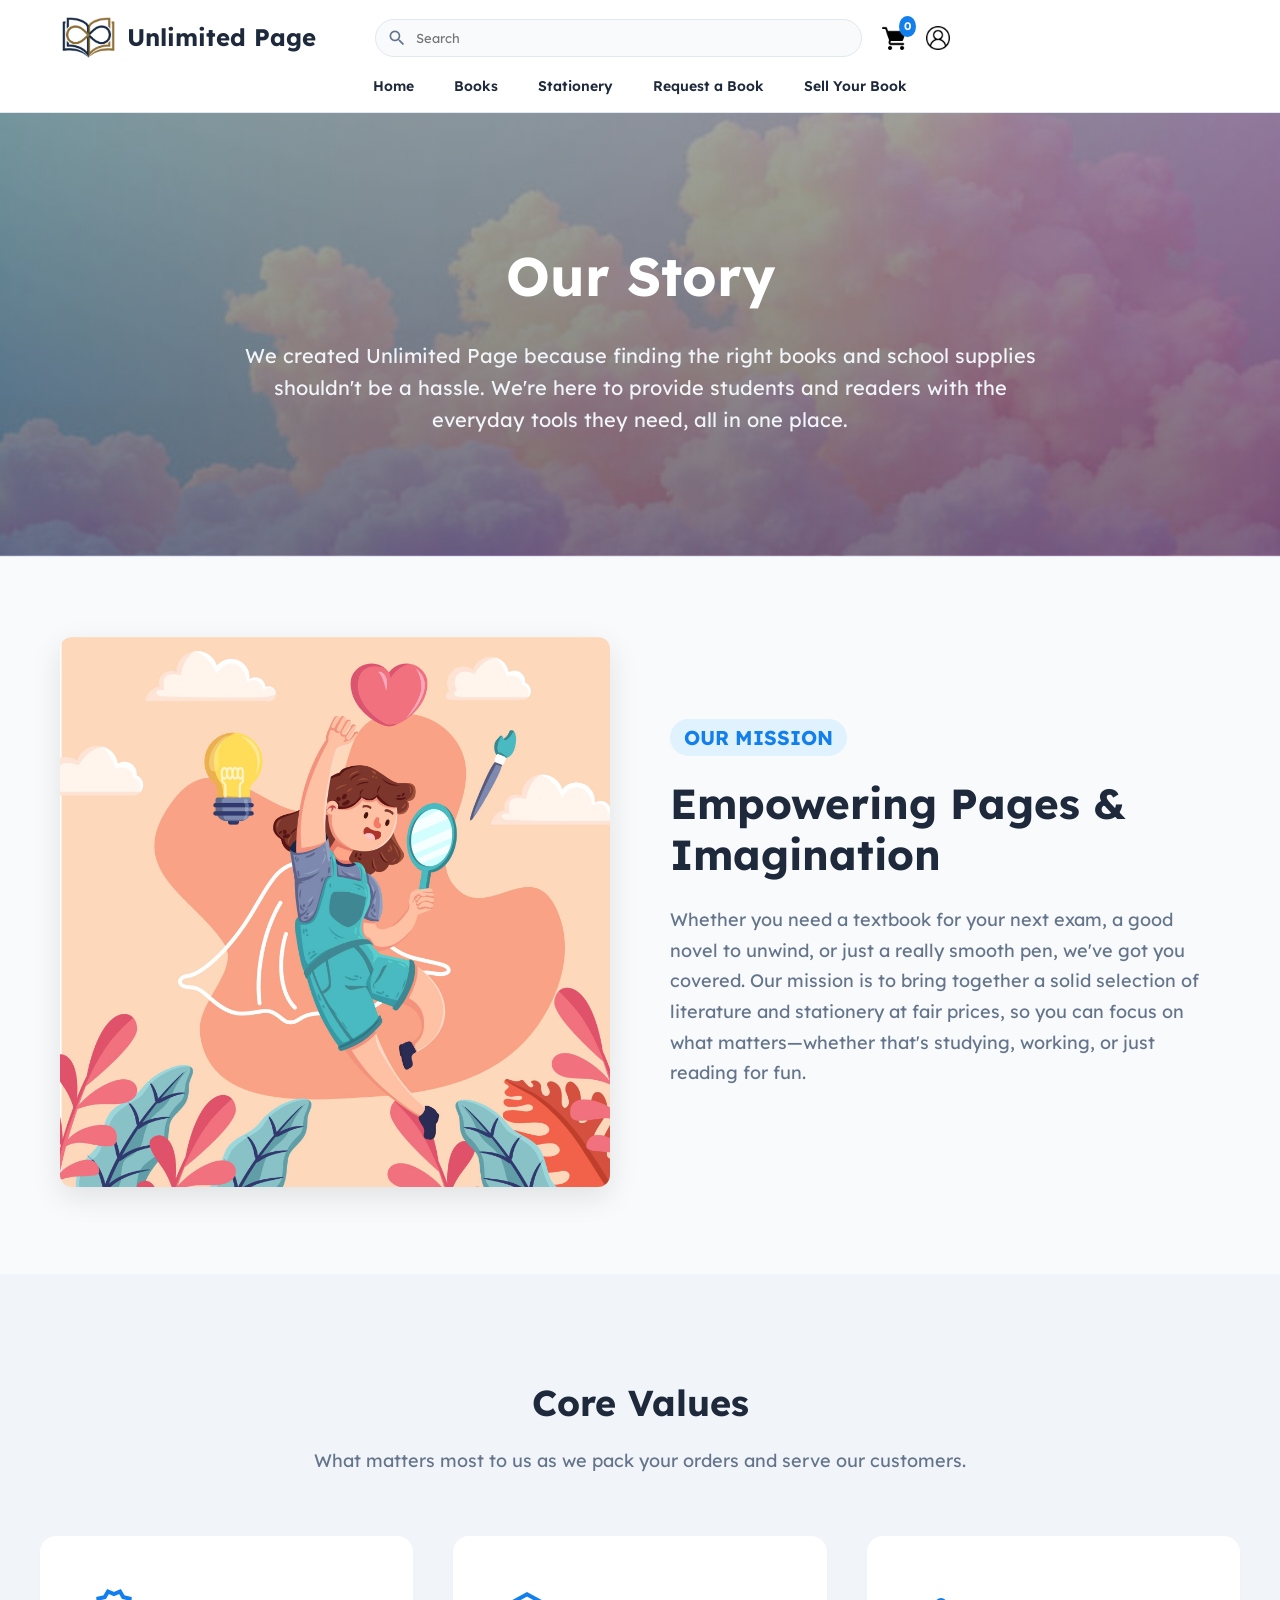
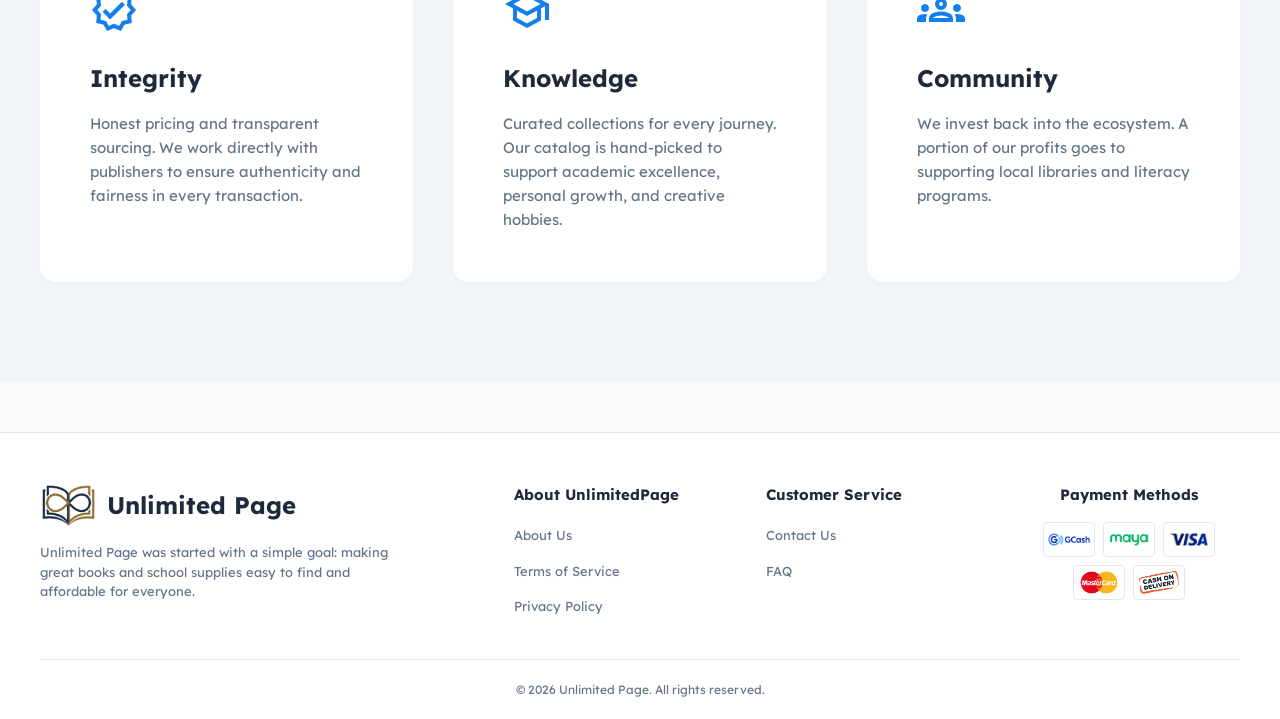
==== commit 80e674d7: "feat: Update footer brand description across multiple pages for clarity and consistency" ====
--- a/about.html
+++ b/about.html
@@ -53,10 +53,8 @@
             <div style="max-width: 1200px; margin: 0 auto">
                 <h1 class="about-hero-title">Our Story</h1>
                 <p class="about-hero-subtitle">
-                    Fueling creativity, productivity, and the minds of
-                    tomorrow. Unlimited Page was born from a simple idea:
-                    great books and premium supplies should be accessible to
-                    everyone.
+                    We created Unlimited Page because finding the right books and school supplies shouldn't be a hassle.
+                    We're here to provide students and readers with the everyday tools they need, all in one place.
                 </p>
             </div>
         </section>
@@ -74,17 +72,10 @@
                     Empowering Pages & Imagination
                 </h2>
                 <p class="mission-text">
-                    We believe the tools for success—whether an epic manga,
-                    a life-changing business book, or the perfect
-                    pen—shouldn't be a luxury. Our mission is to curate a
-                    diverse collection of literature and premium stationery
-                    at fair prices.
-                </p>
-                <p class="mission-text">
-                    Whether you are a student prepping for finals, an
-                    entrepreneur building a startup, or simply escaping into
-                    fiction, Unlimited Page is your partner in the pursuit
-                    of inspiration.
+                    Whether you need a textbook for your next exam, a good novel to unwind, or just a really smooth pen,
+                    we've got you covered. Our mission is to bring together a solid selection of literature and
+                    stationery at fair prices, so you can focus on what matters—whether that's studying, working, or
+                    just reading for fun.
                 </p>
             </div>
         </section>
@@ -92,8 +83,7 @@
         <section class="about-values-section">
             <h2 class="values-title">Core Values</h2>
             <p class="values-subtitle">
-                The principles that guide every package we ship and every
-                customer we support.
+                What matters most to us as we pack your orders and serve our customers. 
             </p>
 
             <div class="values-grid">
@@ -136,8 +126,8 @@
                     Unlimited Page
                 </a>
                 <p class="footer-brand-description">
-                    Fueling the minds of tomorrow. Unlimited Page was born from a simple idea: academic knowledge should
-                    be boundless and accessible to everyone.
+                    Unlimited Page was started with a simple goal: making great books and school supplies easy to find
+                    and affordable for everyone.
                 </p>
             </div>
             <div>
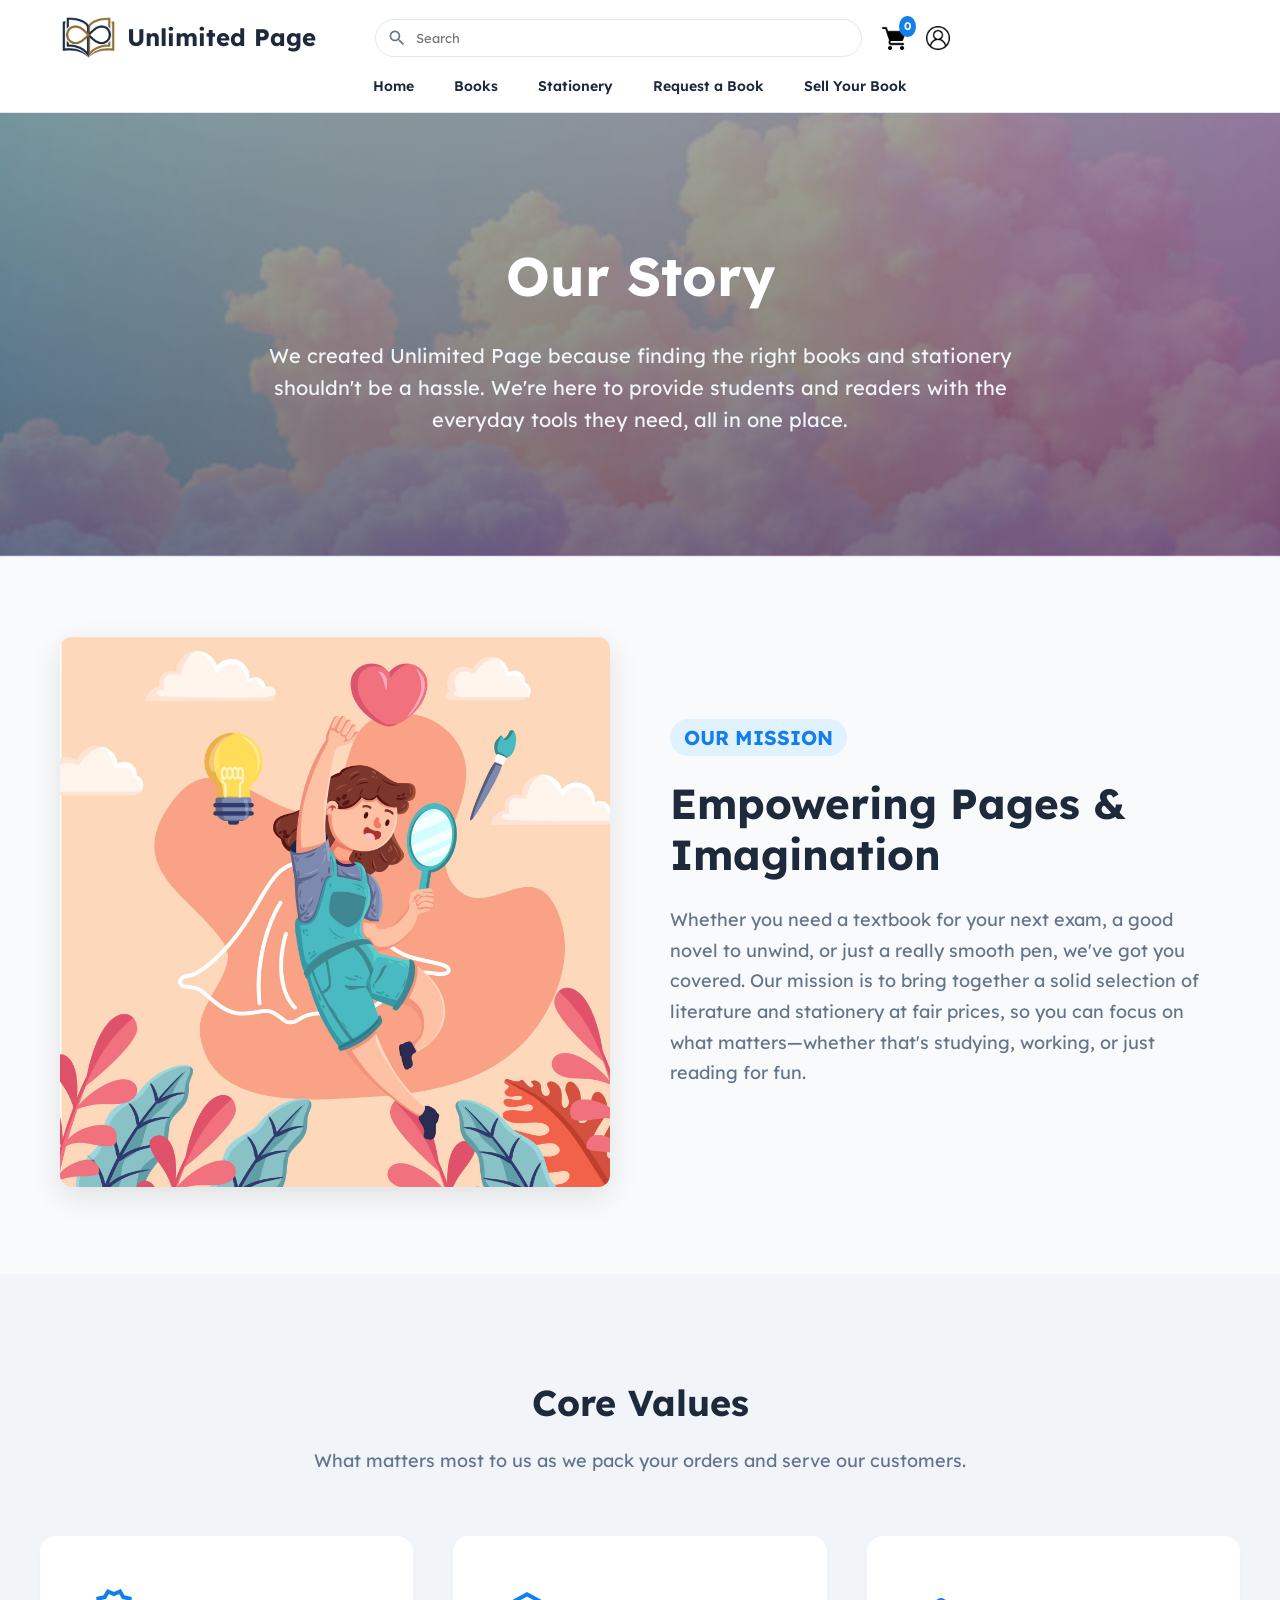
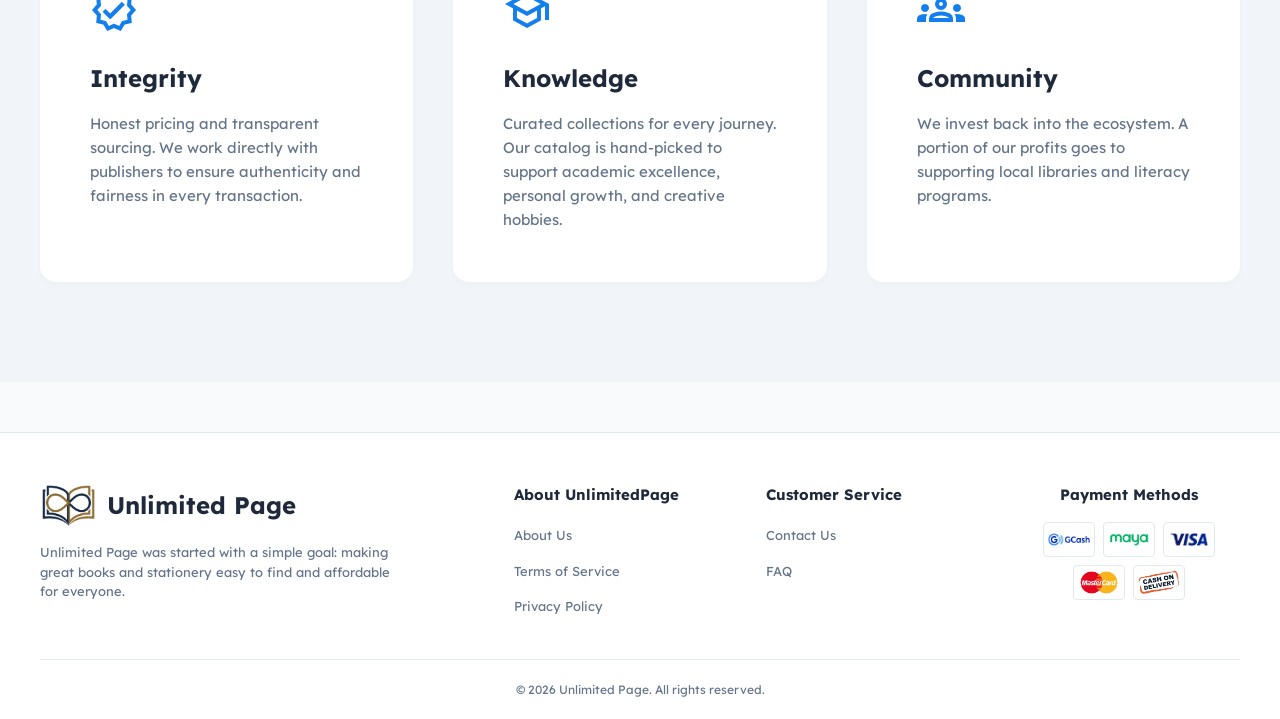
==== commit 7a37ab35: "fix: Update footer brand description to use 'stationery' instead of 'school supplies'" ====
--- a/about.html
+++ b/about.html
@@ -53,7 +53,7 @@
             <div style="max-width: 1200px; margin: 0 auto">
                 <h1 class="about-hero-title">Our Story</h1>
                 <p class="about-hero-subtitle">
-                    We created Unlimited Page because finding the right books and school supplies shouldn't be a hassle.
+                    We created Unlimited Page because finding the right books and stationery shouldn't be a hassle.
                     We're here to provide students and readers with the everyday tools they need, all in one place.
                 </p>
             </div>
@@ -83,7 +83,7 @@
         <section class="about-values-section">
             <h2 class="values-title">Core Values</h2>
             <p class="values-subtitle">
-                What matters most to us as we pack your orders and serve our customers. 
+                What matters most to us as we pack your orders and serve our customers.
             </p>
 
             <div class="values-grid">
@@ -126,7 +126,7 @@
                     Unlimited Page
                 </a>
                 <p class="footer-brand-description">
-                    Unlimited Page was started with a simple goal: making great books and school supplies easy to find
+                    Unlimited Page was started with a simple goal: making great books and stationery easy to find
                     and affordable for everyone.
                 </p>
             </div>
--- a/css/global-variables.css
+++ b/css/global-variables.css
@@ -56,6 +56,16 @@
     list-style: none;
 }
 
+/* Fix WebKit autofill default blue background */
+.form-input:-webkit-autofill,
+.form-input:-webkit-autofill:hover, 
+.form-input:-webkit-autofill:focus, 
+.form-input:-webkit-autofill:active {
+    -webkit-box-shadow: 0 0 0 30px var(--surface-white-color) inset !important;
+    -webkit-text-fill-color: var(--text-dark-color) !important;
+    transition: background-color 5000s ease-in-out 0s;
+}
+
 /* Mobile responsive adjustment for the body */
 @media (max-width: 768px) {
     body {
--- a/css/layout-structure.css
+++ b/css/layout-structure.css
@@ -60,7 +60,7 @@
     padding: 10px 15px 10px 40px;
     border-radius: 20px;
     border: 1px solid var(--border-light-color);
-    background-color: var(--background-light-color);
+    background-color: var(--surface-white-color);
     transition: all 0.3s;
     font-size: 13px;
     outline: none;
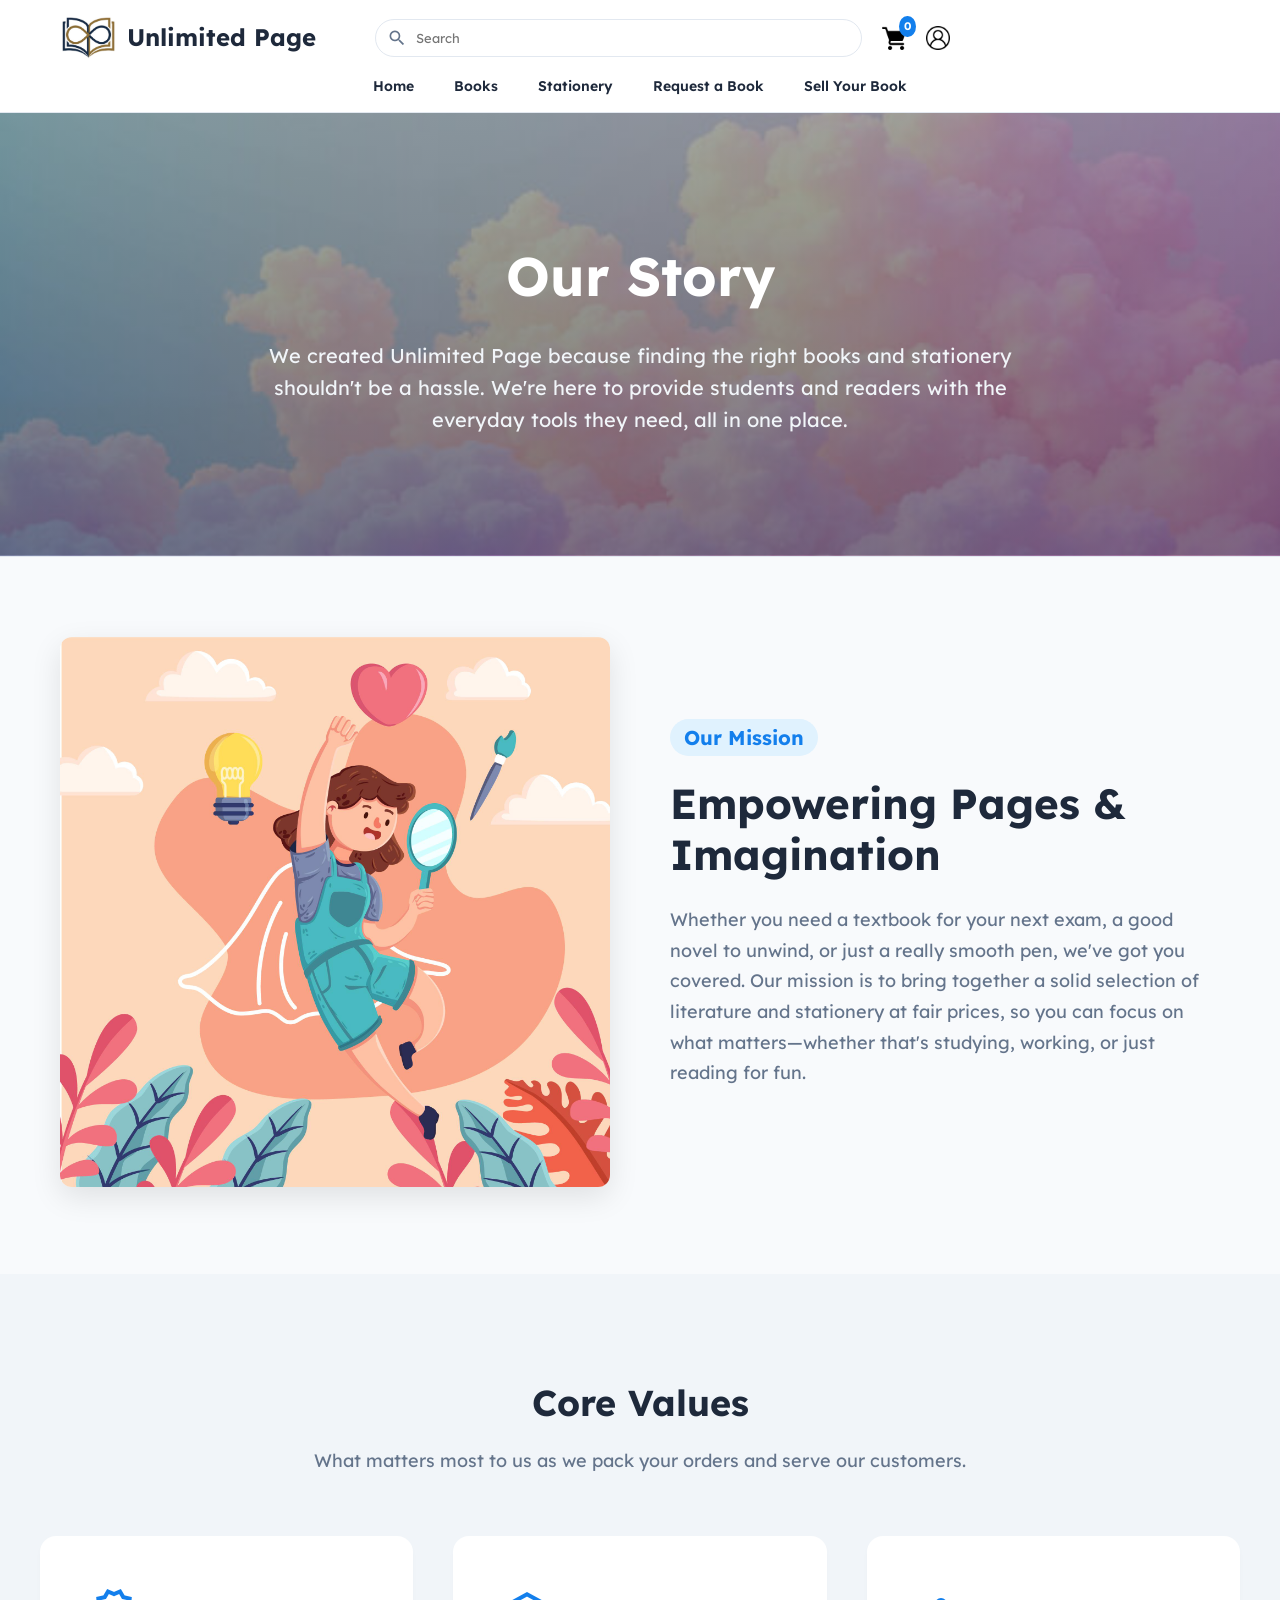
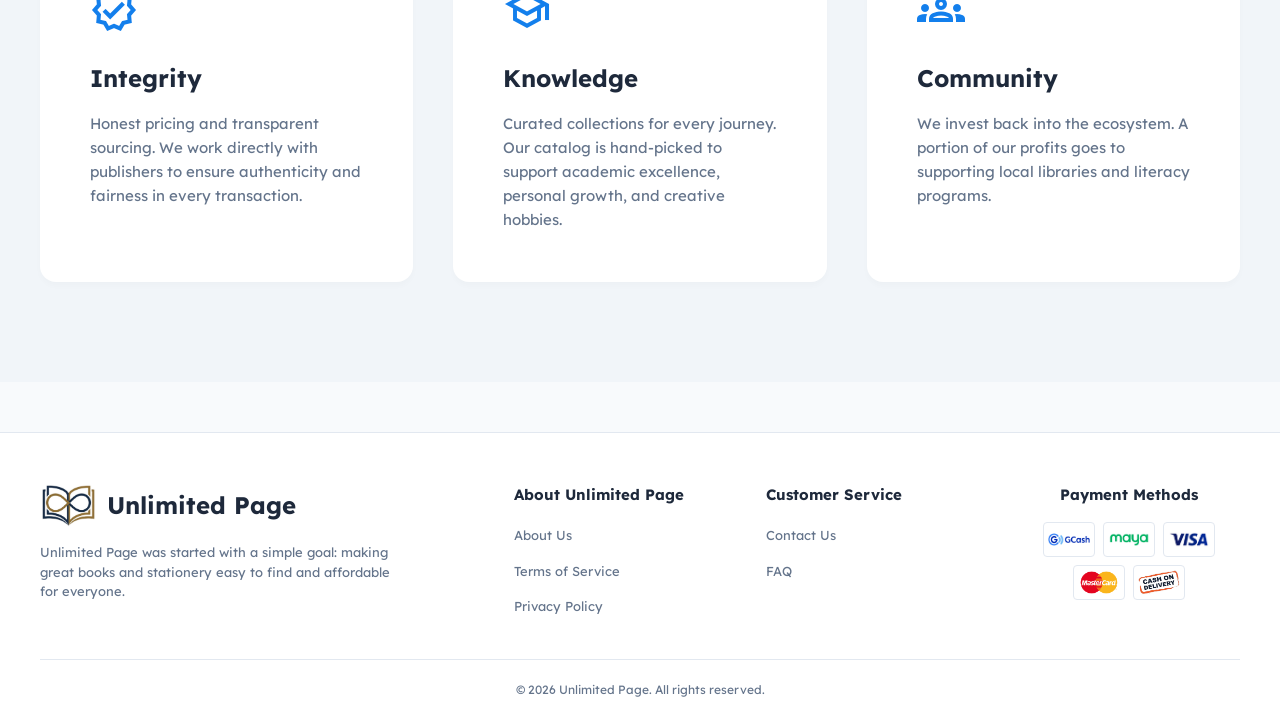
==== commit ebae75da: "refactor: Update footer section title from "About UnlimitedPage" to "About Unlimited Page" for consi" ====
--- a/about.html
+++ b/about.html
@@ -131,7 +131,7 @@
                 </p>
             </div>
             <div>
-                <h4 class="footer-column-title">About UnlimitedPage</h4>
+                <h4 class="footer-column-title">About Unlimited Page</h4>
                 <ul class="footer-link-list">
                     <li><a href="about.html">About Us</a></li>
                     <li><a href="terms-of-service.html">Terms of Service</a></li>
--- a/css/page-about.css
+++ b/css/page-about.css
@@ -64,7 +64,6 @@
     border-radius: 20px;
     font-size: 20px;
     font-weight: 700;
-    text-transform: uppercase;
 }
 
 .mission-title {
